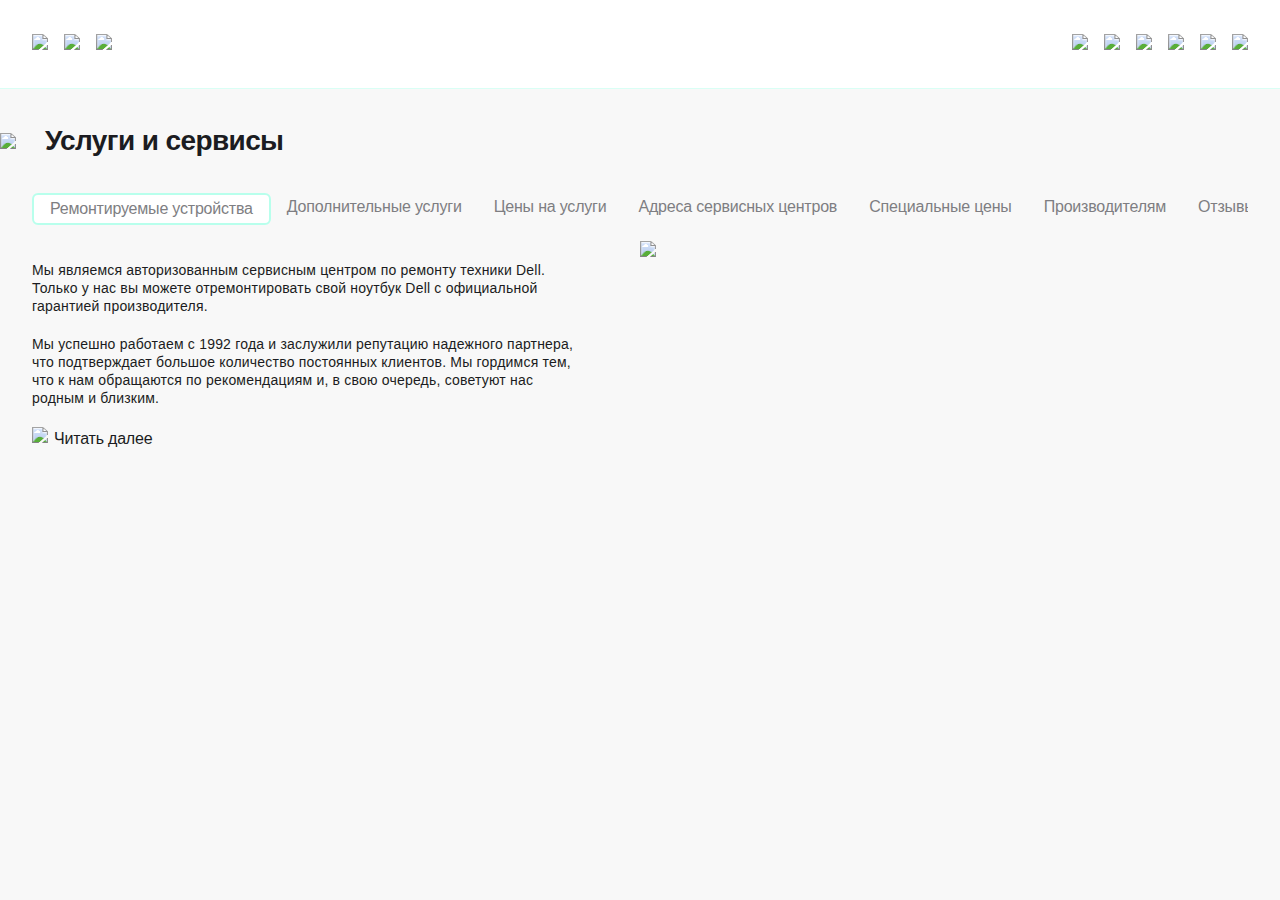
==== index.html @ 82ff4dd4 "Update index.html" ====
<!DOCTYPE html>
<html lang="ru">
  <head>
    <meta charset="UTF-8" />
    <meta http-equiv="X-UA-Compatible" content="IE=edge" />
    <meta name="viewport" content="width=device-width, initial-scale=1">
    <meta name="description" content="Сервисный центр по ремонту ноутбуков DELL">
    <meta content="ремонт ноутбуков, сервисный центр Dell, Dell" />
    <link href="style.css" rel="stylesheet"/>
    <title>CPS-сервисный центр Dell</title>
  </head>
<body>      
<header class="header">
<div class="container">
   
   <div class="header__container">
      

         <div class="header__item">
            <a href="#" class="header__link ">
               <img class="header__icon" src="./img/burger.svg" >
            </a>
         </div>

         <div class="header__item header__item-decor"><img src="./img/divider.svg"></div>

         <div class="header__item">
            <a href="#" class="header__link">
               <img src="./img/Group.svg">
            </a>
         </div>
   
          <div class="header__item">
            <a href="#" class="header__link">
               <img class="header__icon" src="./img/call.svg" >
            </a>
         </div>

         <div class="header__item">
            <a href="#" class="header__link">
               <img class="header__icon" src="./img/chat.svg">
            </a>
         </div>

         <div class="header__item">
            <a href="#" class="header__link">
               <img class="header__icon" src="./img/profile.svg">
            </a>
         </div>

         <div class="header__item header__item-decor"><img src="./img/divider.svg"></div>

         <div class="header__item">
            <a href="#" class="header__link">
               <img class="header__icon" src="./img/repair.svg">
            </a>
         </div>

         
         <div class="header__item">
            <a href="#" class="header__link">
               <img class="header__icon" src="./img/checkstatus.svg">
            </a> 
      </div>

   
   
   </div>

   <div class="header__bottom-border"></div>
</div>
</header>
<main> 
 <section class="content">
      <div class="content__title-container">

      <div class="content__title">
           <img class="content__title-img" src="./img/highlight.svg"></img>
           <span class="content__title-text"><h1>Услуги и сервисы</h1></span>            </div>
      </div>

       
      <div class="content__nav-container">       
            <ul class="content__nav content__nav-style content__nav-scroll">                 
                     <li class="content-nav__elem content-nav__elem--active"><a href="#" class="content-nav__link"><div>Ремонтируемые устройства</div></a></li>
                     <li class="content-nav__elem"><a href="#" class="content-nav__link">Дополнительные услуги</a></li>
                     <li class="content-nav__elem"><a href="#" class="content-nav__link">Цены на услуги</a></li>
                     <li class="content-nav__elem"><a href="#" class="content-nav__link">Адреса сервисных центров</a></li>
                     <li class="content-nav__elem"><a href="#" class="content-nav__link">Специальные цены</a></li>
                     <li class="content-nav__elem"><a href="#" class="content-nav__link">Производителям</a></li>
                     <li class="content-nav__elem"><a href="#" class="content-nav__link">Отзывы</a></li>                
            </ul>
      
   </div>
                  
      <div class="content__info">  
            <div class="content__txt-container content__txt-style">
               <p>Мы являемся авторизованным сервисным центром по ремонту техники Dell. 
                  Только у нас вы можете отремонтировать свой ноутбук Dell с официальной гарантией производителя.
               </p><p>Мы успешно работаем с 1992 года и заслужили репутацию надежного партнера, 
                  что подтверждает большое количество постоянных клиентов. Мы гордимся тем, что к нам обращаются 
                  по рекомендациям и, в свою очередь, советуют нас родным и близким.</p>
            
                  <div class="sec-about__btn"><button class="content-info__btn content-info__btn-style"><img class="content-info__btn-img" src="img/expand.svg"> Читать далее</button> 
               </div>
               </div>

           <div class="content__img-container">
               <img class="content__img content__img-style" src="./img/_MG_3223.jpg"></img>
           </div>
      </div> 
 </section>



</main> 

</body>
</html>
---- style.css ----
html {
   box-sizing: border-box;
 }
 *, *:before, *:after {
   box-sizing: inherit;
 }

@font-face {
   font-family: 'TT Lakes';
   src: url("fonts/TTLakes-Regular.woff2"), 
   url("fonts/TTLakes-Regular.woff");
   font-weight: 400;
   font-display: swap;
   font-style: normal;
}

@font-face {
   font-family: 'TT Lakes';
   src: url("fonts/TTLakes-Medium.woff2"), 
   url("fonts/TTLakes-Medium.woff");
   font-weight: 500;
   font-display: swap;
   font-style: normal;
}

@font-face {
    font-family: 'TT Lakes';
    src: url("fonts/TTLakes-Bold.woff2"), 
    url("fonts/TTLakes-Bold.woff");
    font-weight: 700;
    font-display: swap;
    font-style: normal;
}

body {
   font-family: "TT Lakes", "Arial", sans-serif; 
   margin: 0px 0px;
   min-width: 320px;
   background-color: #F8F8F8;
   }


/* ХЕДЕР */

.header__container{
   display:flex;
   height:88px;
   align-items:center;
   justify-content:flex-start; 
   background-color: #ffffff; 
  
}

.header__bottom-border{
background-color: #D9FFF5;
width: auto;
height:1px;

}

.header__item{
padding: 0px 8px;
}


/* внешние отступы */

@media (min-width:200px ){
   .header__container{
      padding:0px 8px;
   }
}

@media (min-width:768px ){
   .header__container{
      padding:0px 16px;
   }
}

@media (min-width:1120px ){
   .header__container{
      padding:0px 24px;
   }
}

/* медиа хедер контент */

@media (max-width:320px ){
   .header__container{
   
   }
}

@media (max-width:534px ){
.header__item:nth-child(2),
.header__item:nth-child(4),
.header__item:nth-child(5),
.header__item:nth-child(6){
 display: none;
      }
      .header__item:nth-child(7){
         margin-left: auto;
         }
         .header__item:nth-child(4){
            margin-left: 0;}
}

@media (min-width:535px ){
   .header__item:nth-child(2),
   .header__item:nth-child(4),
   .header__item:nth-child(5),
   .header__item:nth-child(6){
    display:initial;
         }
         .header__item:nth-child(4){
            margin-left: auto;
            }
            .header__item:nth-child(7){
               margin-left: 0;}
   }




/* T I T L E */

   .content__title{
      display:flex;
      align-items:center;
      justify-content:flex-start;
     margin-bottom:32px;
     margin-top:32px;
     height: 40px;
   }

   @media (min-width:200px ){
      .content__title-img{
         padding-right: 13px;
      }
   }
   
   @media (min-width:768px ){
      .content__title-img{
         padding-right: 21px;
      }
   }
   
   @media (min-width:1120px ){
      .content__title-img{
         padding-right:29px;
      }
   }
   


   /* padding:0px 16px;
padding:0px 24px;
padding:0px 32px; */


/* НАВИГАЦИЯ */
.content__nav-container{
margin-bottom: 13px;
}


.content__nav-style{
  margin-block-start:0;
  margin-block-end:0;
   display: flex;   
    padding-inline-start: 0px;  
}

.content-nav__elem{
   flex-shrink: 0;
   list-style: none;  
   padding: 5px 16px;
   font-size: 16px;
   letter-spacing: -0.2px;
   font-weight: 500;
   color: #e4e4e4;
   }

.content-nav__link{
   text-decoration: none;
   color: #7E7E82;
 }

.content-nav__elem--active{
   background-color: white;
   border: 2px solid #B8FFEC;
   border-radius: 6px;
}

.content-nav__link--active{
   text-decoration: none;
   color: #7E7E82;
}

/* СКРОЛЛ НАВИГАЦИЯ */

.content__nav-scroll{
   overflow-x: auto;
}

::-webkit-scrollbar { width: 3px; 
   background-color: #ececec;
   height: 3px;}

::-webkit-scrollbar-thumb{
   background-color: #cecece;
   border-radius: 8px;
   } 


@media (min-width: 320px ){
   .content__nav-scroll::-webkit-scrollbar {
         width: 0;
         height: 0;

   }
   .content__nav-container{
      margin-bottom: 16px;
      }
}
  



@media (min-width:200px ){
   .content__nav-container{
      padding:0 16px;
   }
}

@media (min-width:768px ){
   .content__nav-container{
      padding:0 24px;
   }
}

@media (min-width:1120px ){
   .content__nav-container{
      padding:0 32px;
   }
}



/* CONTENT TEXT */



.content__txt-container{
   display:flex;
   /* flex-wrap:wrap; */
}

.content__txt-style {
display: inline-block;
list-style: none;

font-weight: 400;
font-size: 14px;
line-height: 18px;
letter-spacing: 0.2px;
color: #1B1C21;
}

.content__info{
   display: flex;  
   justify-content:space-between;  
}

.content__txt-container{
   flex-shrink: 1;
   margin-right: 30px;
}

.content__img-container{
   display: flex; 
   min-width:50%; 
   flex-grow: 0;
  
}
.content__img-style{
   min-width:50%;
} 



@media (min-width:200px ){
   .content__txt-container{
      padding:0 16px;
   }
}

@media (min-width:768px ){
  .content__txt-container{
      padding:0 24px;
      
   }
   
}

@media (min-width:1120px ){
   .content__txt-container{
      padding:0 32px;
   }
}

@media (max-width:820px ){
   .content__info{
      flex-wrap:wrap;
      justify-content:center;
    }
   
 }


@media (min-width:821px ){
  
 .content__img-container{
      padding-right: 24px;
    }
 }






/* кнопка Читать далее */

.content-info__btn-style {
   display: flex;
   padding: unset;
   font-family: "TT Lakes", "Arial", sans-serif; 
   font-weight: 500;
   font-size: 16px;
   line-height: 24px;
   letter-spacing: -0.2px;
   color: #1B1C21;
   background-color: #F8F8F8;
   border: none;

}

.content-info__btn-img{
   margin-right:6px ;
   margin-bottom: 17px;
}





h1 {
   font-weight: 700;
   font-size: 28px;
   line-height: 40px;
   letter-spacing: -0.6px;
   color: #1B1C21; 
}



p {
   margin: 20px 0;
   }
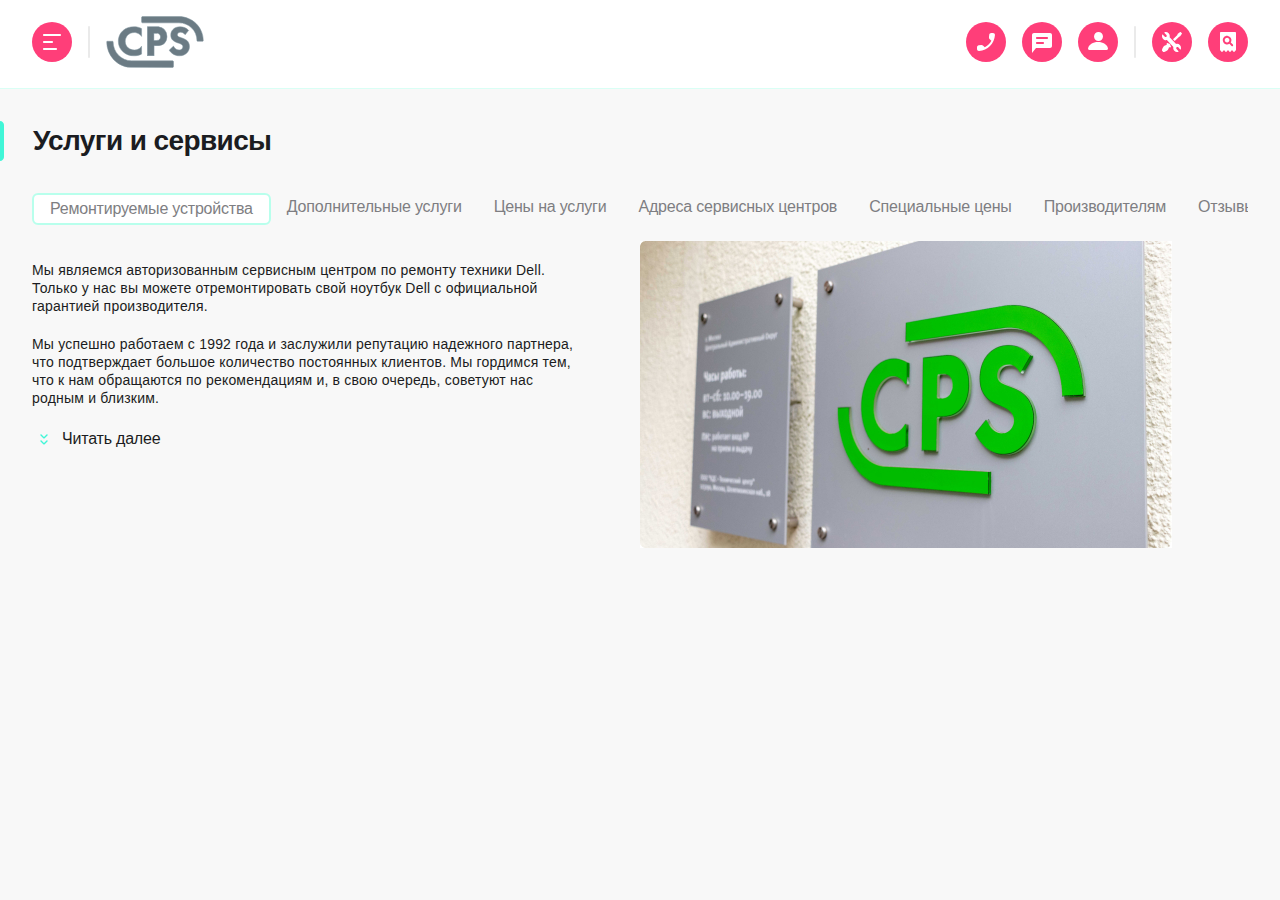
==== commit 4eb1b0e5: "Update index.html" ====
--- a/index.html
+++ b/index.html
@@ -106,7 +106,7 @@
                </div>
 
            <div class="content__img-container">
-               <img class="content__img content__img-style" src="./img/_MG_3223.jpg"></img>
+               <img class="content__img content__img-style" src="img/_MG_3223.jpg"></img>
            </div>
       </div> 
  </section>
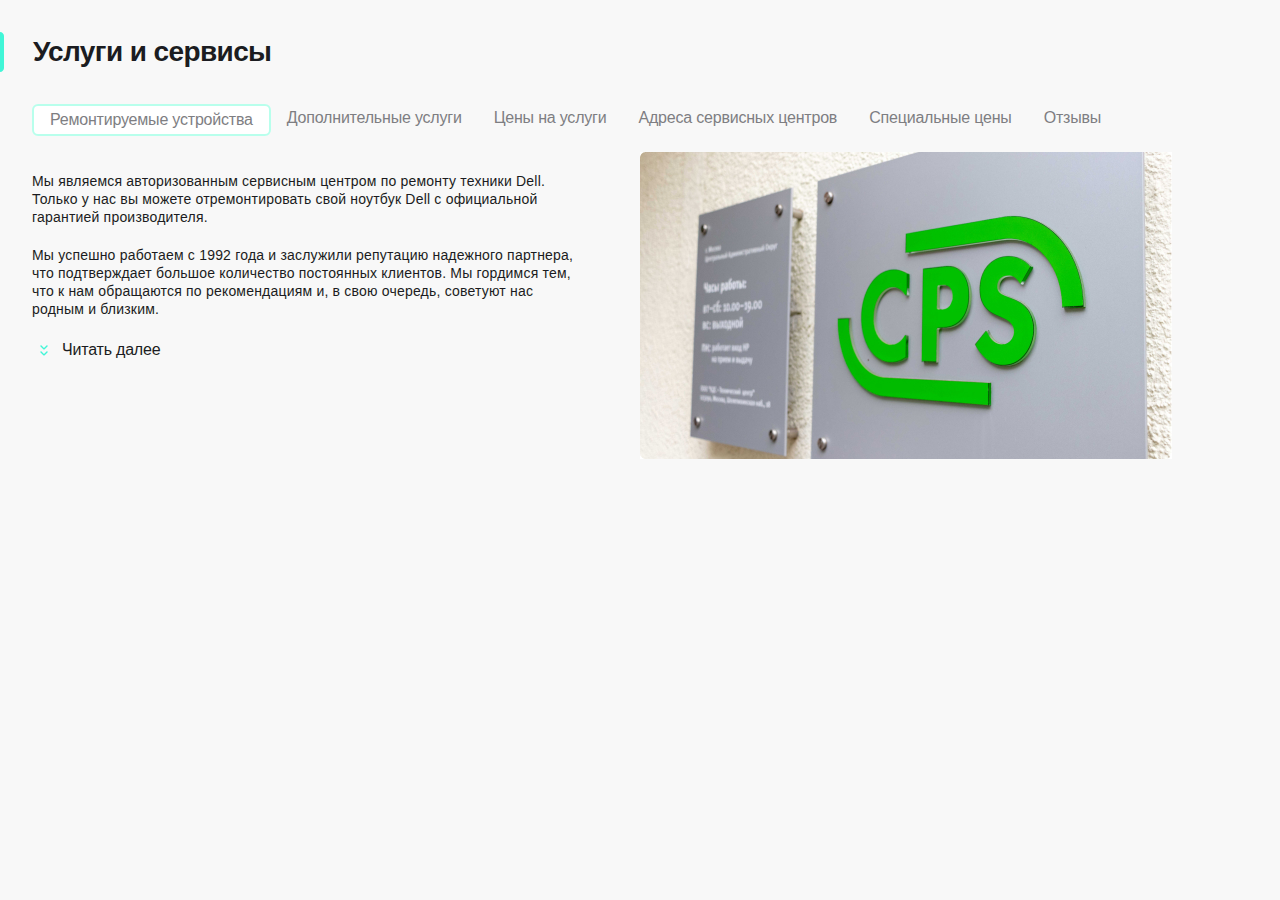
==== commit 79b6b533: "Update index.html" ====
--- a/index.html
+++ b/index.html
@@ -11,110 +11,52 @@
   </head>
 <body>      
 <header class="header">
-<div class="container">
-   
-   <div class="header__container">
-      
-
-         <div class="header__item">
-            <a href="#" class="header__link ">
-               <img class="header__icon" src="./img/burger.svg" >
-            </a>
+</header>
+<main> 
+      <section class="content">
+         <div class="content__title-container">
+            <div class="content__title">
+               <img class="content__title-img" src="./img/highlight.svg"></img>
+               <span class="content__title-text">
+                  <h1>Услуги и сервисы</h1>
+               </span>
+            </div>
          </div>
 
-         <div class="header__item header__item-decor"><img src="./img/divider.svg"></div>
+         <div class="content__nav-container">
+            <ul class="content__nav content__nav-style content__nav-scroll">
+               <li class="content-nav__elem content-nav__elem--active"><a href="#" class="content-nav__link">
+                     <div>Ремонтируемые устройства</div>
+                  </a></li>
+               <li class="content-nav__elem"><a href="#" class="content-nav__link">Дополнительные услуги</a></li>
+               <li class="content-nav__elem"><a href="#" class="content-nav__link">Цены на услуги</a></li>
+               <li class="content-nav__elem"><a href="#" class="content-nav__link">Адреса сервисных центров</a></li>
+               <li class="content-nav__elem"><a href="#" class="content-nav__link">Специальные цены</a></li>
+               <li class="content-nav__elem"><a href="#" class="content-nav__link">Отзывы</a></li>
+            </ul>
+         </div>
+  
+         <div class="content__info">
+            <div class="content__txt-container content__txt-style">
+               <p>Мы являемся авторизованным сервисным центром по ремонту техники Dell.
+                  Только у нас вы можете отремонтировать свой ноутбук Dell с официальной гарантией производителя.
+               </p>
+               <p>Мы успешно работаем с 1992 года и заслужили репутацию надежного партнера,
+                  что подтверждает большое количество постоянных клиентов. Мы гордимся тем, что к нам обращаются
+                  по рекомендациям и, в свою очередь, советуют нас родным и близким.</p>
 
-         <div class="header__item">
-            <a href="#" class="header__link">
-               <img src="./img/Group.svg">
-            </a>
+               <div class="sec-about__btn" id="#"><button class="content-info__btn content-info__btn-style"><img
+                        class="content-info__btn-img" src="img/expand.svg"> Читать далее</button>
+               </div>
+            </div>
+           
+            <div class="content__img-container">
+               <img class="content__img content__img-style" src="img/bg.jpg"></img>
+            </div>
+  
          </div>
-   
-          <div class="header__item">
-            <a href="#" class="header__link">
-               <img class="header__icon" src="./img/call.svg" >
-            </a>
-         </div>
-
-         <div class="header__item">
-            <a href="#" class="header__link">
-               <img class="header__icon" src="./img/chat.svg">
-            </a>
-         </div>
-
-         <div class="header__item">
-            <a href="#" class="header__link">
-               <img class="header__icon" src="./img/profile.svg">
-            </a>
-         </div>
-
-         <div class="header__item header__item-decor"><img src="./img/divider.svg"></div>
-
-         <div class="header__item">
-            <a href="#" class="header__link">
-               <img class="header__icon" src="./img/repair.svg">
-            </a>
-         </div>
-
-         
-         <div class="header__item">
-            <a href="#" class="header__link">
-               <img class="header__icon" src="./img/checkstatus.svg">
-            </a> 
-      </div>
-
-   
-   
-   </div>
-
-   <div class="header__bottom-border"></div>
-</div>
-</header>
-<main> 
- <section class="content">
-      <div class="content__title-container">
-
-      <div class="content__title">
-           <img class="content__title-img" src="./img/highlight.svg"></img>
-           <span class="content__title-text"><h1>Услуги и сервисы</h1></span>            </div>
-      </div>
-
-       
-      <div class="content__nav-container">       
-            <ul class="content__nav content__nav-style content__nav-scroll">                 
-                     <li class="content-nav__elem content-nav__elem--active"><a href="#" class="content-nav__link"><div>Ремонтируемые устройства</div></a></li>
-                     <li class="content-nav__elem"><a href="#" class="content-nav__link">Дополнительные услуги</a></li>
-                     <li class="content-nav__elem"><a href="#" class="content-nav__link">Цены на услуги</a></li>
-                     <li class="content-nav__elem"><a href="#" class="content-nav__link">Адреса сервисных центров</a></li>
-                     <li class="content-nav__elem"><a href="#" class="content-nav__link">Специальные цены</a></li>
-                     <li class="content-nav__elem"><a href="#" class="content-nav__link">Производителям</a></li>
-                     <li class="content-nav__elem"><a href="#" class="content-nav__link">Отзывы</a></li>                
-            </ul>
-      
-   </div>
-                  
-      <div class="content__info">  
-            <div class="content__txt-container content__txt-style">
-               <p>Мы являемся авторизованным сервисным центром по ремонту техники Dell. 
-                  Только у нас вы можете отремонтировать свой ноутбук Dell с официальной гарантией производителя.
-               </p><p>Мы успешно работаем с 1992 года и заслужили репутацию надежного партнера, 
-                  что подтверждает большое количество постоянных клиентов. Мы гордимся тем, что к нам обращаются 
-                  по рекомендациям и, в свою очередь, советуют нас родным и близким.</p>
-            
-                  <div class="sec-about__btn"><button class="content-info__btn content-info__btn-style"><img class="content-info__btn-img" src="img/expand.svg"> Читать далее</button> 
-               </div>
-               </div>
-
-           <div class="content__img-container">
-               <img class="content__img content__img-style" src="img/_MG_3223.jpg"></img>
-           </div>
-      </div> 
- </section>
-
-
-
-</main> 
-
+      </section>
+   </main>
 </body>
 </html>
 
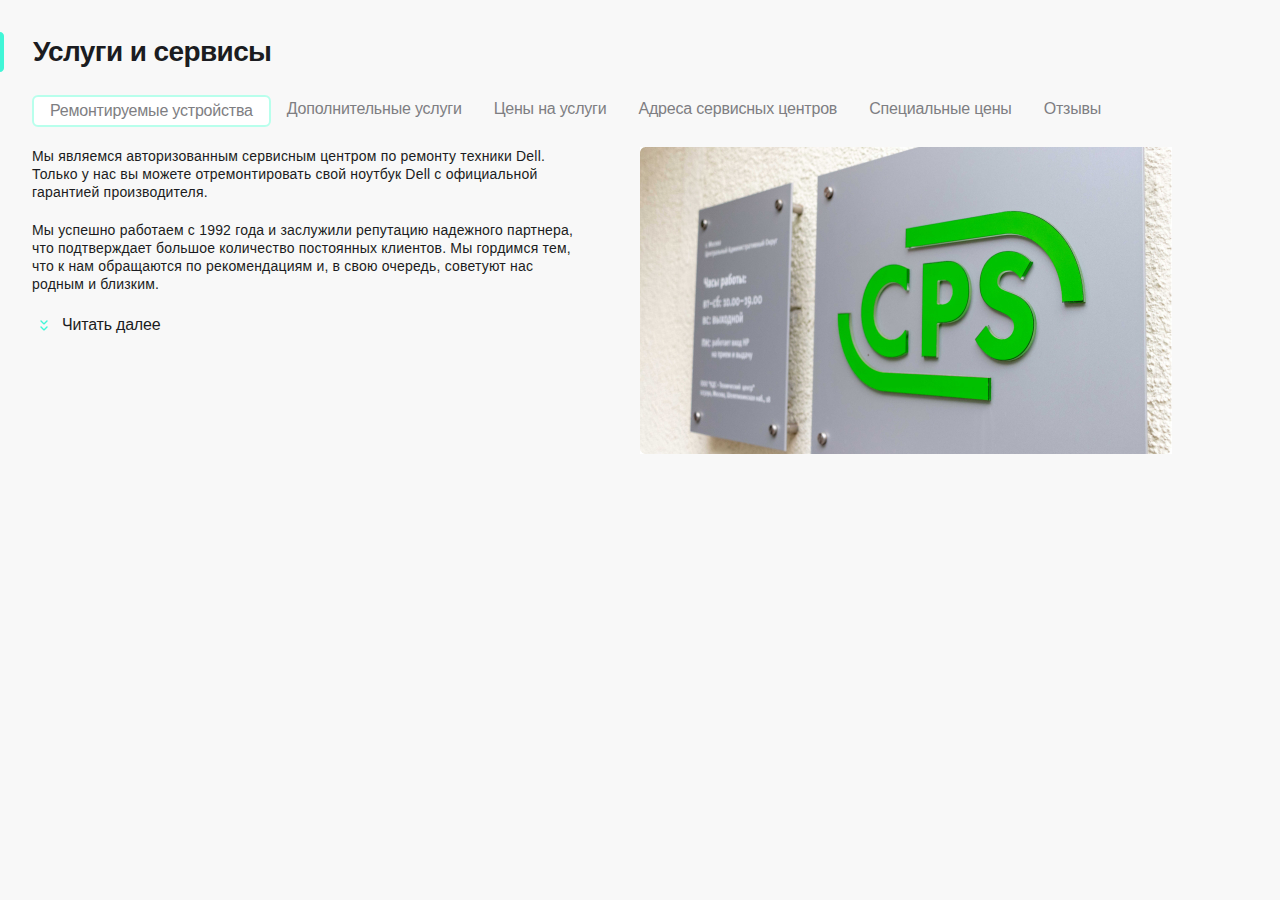
==== commit 765ac67c: "Update index.html" ====
--- a/index.html
+++ b/index.html
@@ -31,7 +31,7 @@
                <li class="content-nav__elem"><a href="#" class="content-nav__link">Дополнительные услуги</a></li>
                <li class="content-nav__elem"><a href="#" class="content-nav__link">Цены на услуги</a></li>
                <li class="content-nav__elem"><a href="#" class="content-nav__link">Адреса сервисных центров</a></li>
-               <li class="content-nav__elem"><a href="#" class="content-nav__link">Специальные цены</a></li>
+               <li class="content-nav__elem"><a href="#" class="content-nav__link">Специальные цены</a></li> 
                <li class="content-nav__elem"><a href="#" class="content-nav__link">Отзывы</a></li>
             </ul>
          </div>
--- a/style.css
+++ b/style.css
@@ -1,330 +1,310 @@
 html {
-   box-sizing: border-box;
- }
- *, *:before, *:after {
-   box-sizing: inherit;
- }
+  box-sizing: border-box;
+}
+*,
+*:before,
+*:after {
+  box-sizing: inherit;
+}
 
 @font-face {
-   font-family: 'TT Lakes';
-   src: url("fonts/TTLakes-Regular.woff2"), 
-   url("fonts/TTLakes-Regular.woff");
-   font-weight: 400;
-   font-display: swap;
-   font-style: normal;
+  font-family: "TT Lakes";
+  src: url("fonts/TTLakes-Regular.woff2"), url("fonts/TTLakes-Regular.woff");
+  font-weight: 400;
+  font-display: swap;
+  font-style: normal;
 }
 
 @font-face {
-   font-family: 'TT Lakes';
-   src: url("fonts/TTLakes-Medium.woff2"), 
-   url("fonts/TTLakes-Medium.woff");
-   font-weight: 500;
-   font-display: swap;
-   font-style: normal;
+  font-family: "TT Lakes";
+  src: url("fonts/TTLakes-Medium.woff2"), url("fonts/TTLakes-Medium.woff");
+  font-weight: 500;
+  font-display: swap;
+  font-style: normal;
 }
 
 @font-face {
-    font-family: 'TT Lakes';
-    src: url("fonts/TTLakes-Bold.woff2"), 
-    url("fonts/TTLakes-Bold.woff");
-    font-weight: 700;
-    font-display: swap;
-    font-style: normal;
+  font-family: "TT Lakes";
+  src: url("fonts/TTLakes-Bold.woff2"), url("fonts/TTLakes-Bold.woff");
+  font-weight: 700;
+  font-display: swap;
+  font-style: normal;
 }
 
 body {
-   font-family: "TT Lakes", "Arial", sans-serif; 
-   margin: 0px 0px;
-   min-width: 320px;
-   background-color: #F8F8F8;
-   }
-
+  font-family: "TT Lakes", "Arial", sans-serif;
+  margin: 0px 0px;
+  min-width: 320px;
+  background-color: #f8f8f8;
+}
 
 /* ХЕДЕР */
 
-.header__container{
-   display:flex;
-   height:88px;
-   align-items:center;
-   justify-content:flex-start; 
-   background-color: #ffffff; 
-  
-}
-
-.header__bottom-border{
-background-color: #D9FFF5;
-width: auto;
-height:1px;
-
-}
-
-.header__item{
-padding: 0px 8px;
-}
-
+.header__container {
+  display: flex;
+  height: 88px;
+  align-items: center;
+  justify-content: flex-start;
+  background-color: #ffffff;
+}
+
+.header__bottom-border {
+  background-color: #d9fff5;
+  width: auto;
+  height: 1px;
+}
+
+.header__item {
+  padding: 0px 8px;
+}
 
 /* внешние отступы */
 
-@media (min-width:200px ){
-   .header__container{
-      padding:0px 8px;
-   }
-}
-
-@media (min-width:768px ){
-   .header__container{
-      padding:0px 16px;
-   }
-}
-
-@media (min-width:1120px ){
-   .header__container{
-      padding:0px 24px;
-   }
+@media (min-width: 200px) {
+  .header__container {
+    padding: 0px 8px;
+  }
+}
+
+@media (min-width: 768px) {
+  .header__container {
+    padding: 0px 16px;
+  }
+}
+
+@media (min-width: 1120px) {
+  .header__container {
+    padding: 0px 24px;
+  }
 }
 
 /* медиа хедер контент */
 
-@media (max-width:320px ){
-   .header__container{
-   
-   }
-}
-
-@media (max-width:534px ){
-.header__item:nth-child(2),
-.header__item:nth-child(4),
-.header__item:nth-child(5),
-.header__item:nth-child(6){
- display: none;
-      }
-      .header__item:nth-child(7){
-         margin-left: auto;
-         }
-         .header__item:nth-child(4){
-            margin-left: 0;}
-}
-
-@media (min-width:535px ){
-   .header__item:nth-child(2),
-   .header__item:nth-child(4),
-   .header__item:nth-child(5),
-   .header__item:nth-child(6){
-    display:initial;
-         }
-         .header__item:nth-child(4){
-            margin-left: auto;
-            }
-            .header__item:nth-child(7){
-               margin-left: 0;}
-   }
-
-
-
+@media (max-width: 320px) {
+  .header__container {
+  }
+}
+
+@media (max-width: 534px) {
+  .header__item:nth-child(2),
+  .header__item:nth-child(4),
+  .header__item:nth-child(5),
+  .header__item:nth-child(6) {
+    display: none;
+  }
+  .header__item:nth-child(7) {
+    margin-left: auto;
+  }
+  .header__item:nth-child(4) {
+    margin-left: 0;
+  }
+}
+
+@media (min-width: 535px) {
+  .header__item:nth-child(2),
+  .header__item:nth-child(4),
+  .header__item:nth-child(5),
+  .header__item:nth-child(6) {
+    display: initial;
+  }
+  .header__item:nth-child(4) {
+    margin-left: auto;
+  }
+  .header__item:nth-child(7) {
+    margin-left: 0;
+  }
+}
 
 /* T I T L E */
 
-   .content__title{
-      display:flex;
-      align-items:center;
-      justify-content:flex-start;
-     margin-bottom:32px;
-     margin-top:32px;
-     height: 40px;
-   }
-
-   @media (min-width:200px ){
-      .content__title-img{
-         padding-right: 13px;
-      }
-   }
-   
-   @media (min-width:768px ){
-      .content__title-img{
-         padding-right: 21px;
-      }
-   }
-   
-   @media (min-width:1120px ){
-      .content__title-img{
-         padding-right:29px;
-      }
-   }
-   
-
-
-   /* padding:0px 16px;
+.content__title {
+  display: flex;
+  align-items: center;
+  justify-content: flex-start;
+  margin-top: 32px;
+  height: 40px;
+}
+
+@media (min-width: 200px) {
+  .content__title-img {
+    padding-right: 13px;
+  }
+}
+
+@media (min-width: 768px) {
+  .content__title-img {
+    padding-right: 21px;
+  }
+}
+
+@media (min-width: 1120px) {
+  .content__title-img {
+    padding-right: 29px;
+  }
+}
+
+/* padding:0px 16px;
 padding:0px 24px;
 padding:0px 32px; */
 
-
 /* НАВИГАЦИЯ */
-.content__nav-container{
-margin-bottom: 13px;
-}
-
-
-.content__nav-style{
-  margin-block-start:0;
-  margin-block-end:0;
-   display: flex;   
-    padding-inline-start: 0px;  
-}
-
-.content-nav__elem{
-   flex-shrink: 0;
-   list-style: none;  
-   padding: 5px 16px;
-   font-size: 16px;
-   letter-spacing: -0.2px;
-   font-weight: 500;
-   color: #e4e4e4;
-   }
-
-.content-nav__link{
-   text-decoration: none;
-   color: #7E7E82;
- }
-
-.content-nav__elem--active{
-   background-color: white;
-   border: 2px solid #B8FFEC;
-   border-radius: 6px;
-}
-
-.content-nav__link--active{
-   text-decoration: none;
-   color: #7E7E82;
+.content__nav-container {
+  margin-top: 13px;
+}
+
+.content__nav-style {
+  margin-block-start: 0;
+  margin-block-end: 0;
+  display: flex;
+  padding-inline-start: 0px;
+}
+
+
+.content-nav__elem {
+  flex-shrink: 0;
+  list-style: none;
+  padding: 5px 16px;
+  margin-top: 10px;
+  font-size: 16px;
+  letter-spacing: -0.2px;
+  font-weight: 500;
+  color: #e4e4e4;
+}
+
+.content-nav__link {
+  text-decoration: none;
+  color: #7e7e82;
+}
+
+.content-nav__elem--active {
+  background-color: white;
+  border: 2px solid #b8ffec;
+  border-radius: 6px;
+}
+
+.content-nav__link--active {
+  text-decoration: none;
+  color: #7e7e82;
 }
 
 /* СКРОЛЛ НАВИГАЦИЯ */
 
-.content__nav-scroll{
-   overflow-x: auto;
-}
-
-::-webkit-scrollbar { width: 3px; 
-   background-color: #ececec;
-   height: 3px;}
-
-::-webkit-scrollbar-thumb{
-   background-color: #cecece;
-   border-radius: 8px;
-   } 
-
-
-@media (min-width: 320px ){
-   .content__nav-scroll::-webkit-scrollbar {
-         width: 0;
-         height: 0;
-
-   }
-   .content__nav-container{
-      margin-bottom: 16px;
-      }
-}
-  
-
-
-
-@media (min-width:200px ){
-   .content__nav-container{
-      padding:0 16px;
-   }
-}
-
-@media (min-width:768px ){
-   .content__nav-container{
-      padding:0 24px;
-   }
-}
-
-@media (min-width:1120px ){
-   .content__nav-container{
-      padding:0 32px;
-   }
-}
-
-
-
+.content__nav-scroll {
+  overflow-x: auto;
+}
+
+::-webkit-scrollbar {
+  width: 3px;
+  background-color: #ececec;
+  height: 3px;
+}
+
+::-webkit-scrollbar-thumb {
+  background-color: #cecece;
+  border-radius: 8px;
+}
+
+@media (min-width: 350px) {
+  .content__nav-scroll::-webkit-scrollbar {
+    width: 0;
+    height: 0;
+  }
+}
+
+@media (min-width: 200px) {
+  .content__nav-container {
+    padding: 0px 16px;
+  }
+}
+
+@media (min-width: 768px) {
+  .content__nav-container {
+    padding: 0px 24px;
+  }
+}
+
+@media (min-width: 1120px) {
+  .content__nav-container {
+    padding: 0px 32px;
+  }
+}
+
+
+@media (min-width: 1072px) {
+.content__nav-style {
+  flex-wrap: wrap;
+  }
+}
 /* CONTENT TEXT */
 
-
-
-.content__txt-container{
-   display:flex;
-   /* flex-wrap:wrap; */
+.content__txt-container {
+  display: flex;
+  /* flex-wrap:wrap; */
 }
 
 .content__txt-style {
-display: inline-block;
-list-style: none;
-
-font-weight: 400;
-font-size: 14px;
-line-height: 18px;
-letter-spacing: 0.2px;
-color: #1B1C21;
-}
-
-.content__info{
-   display: flex;  
-   justify-content:space-between;  
-}
-
-.content__txt-container{
-   flex-shrink: 1;
-   margin-right: 30px;
-}
-
-.content__img-container{
-   display: flex; 
-   min-width:50%; 
-   flex-grow: 0;
-  
-}
-.content__img-style{
-   min-width:50%;
-} 
-
-
-
-@media (min-width:200px ){
-   .content__txt-container{
-      padding:0 16px;
-   }
-}
-
-@media (min-width:768px ){
-  .content__txt-container{
-      padding:0 24px;
-      
-   }
-   
-}
-
-@media (min-width:1120px ){
-   .content__txt-container{
-      padding:0 32px;
-   }
-}
-
-@media (max-width:820px ){
-   .content__info{
-      flex-wrap:wrap;
-      justify-content:center;
-    }
-   
- }
-
-
-@media (min-width:821px ){
-  
- .content__img-container{
-      padding-right: 24px;
-    }
- }
-
+  display: inline-block;
+  list-style: none;
+
+  font-weight: 400;
+  font-size: 14px;
+  line-height: 18px;
+  letter-spacing: 0.2px;
+  color: #1b1c21;
+}
+
+.content__info {
+  display: flex;
+  justify-content: space-between;
+}
+
+.content__txt-container {
+  flex-shrink: 1;
+  margin-right: 30px;
+}
+
+.content__img-container {
+  margin-top: 20px;
+  display: flex;
+  min-width: 50%;
+  flex-grow: 0;
+}
+.content__img-style {
+  min-width: 30%;
+  /* max-width: 100%; */
+  /* object-fit: cover; */
+}
+
+@media (min-width: 200px) {
+  .content__txt-container {
+    padding: 0 16px;
+  }
+}
+
+@media (min-width: 768px) {
+  .content__txt-container {
+    padding: 0 24px;
+  }
+}
+
+@media (min-width: 1120px) {
+  .content__txt-container {
+    padding: 0 32px;
+  }
+}
+
+@media (max-width: 950px) {
+  .content__info {
+    flex-wrap: wrap;
+    justify-content: center;
+  }
+}
+
+@media (min-width: 821px) {
+  .content__img-container {
+    padding-right: 24px;
+  }
+}
 
 
 
@@ -333,42 +313,31 @@
 /* кнопка Читать далее */
 
 .content-info__btn-style {
-   display: flex;
-   padding: unset;
-   font-family: "TT Lakes", "Arial", sans-serif; 
-   font-weight: 500;
-   font-size: 16px;
-   line-height: 24px;
-   letter-spacing: -0.2px;
-   color: #1B1C21;
-   background-color: #F8F8F8;
-   border: none;
-
-}
-
-.content-info__btn-img{
-   margin-right:6px ;
-   margin-bottom: 17px;
-}
-
-
-
-
+  display: flex;
+  padding: unset;
+  font-family: "TT Lakes", "Arial", sans-serif;
+  font-weight: 500;
+  font-size: 16px;
+  line-height: 24px;
+  letter-spacing: -0.2px;
+  color: #1b1c21;
+  background-color: #f8f8f8;
+  border: none;
+}
+
+.content-info__btn-img {
+  margin-right: 6px;
+}
 
 h1 {
-   font-weight: 700;
-   font-size: 28px;
-   line-height: 40px;
-   letter-spacing: -0.6px;
-   color: #1B1C21; 
-}
-
-
+  font-weight: 700;
+  font-size: 28px;
+  line-height: 40px;
+  letter-spacing: -0.6px;
+  color: #1b1c21;
+}
 
 p {
-   margin: 20px 0;
-   }
-
-
-
-
+  margin: 20px 0;
+}
+
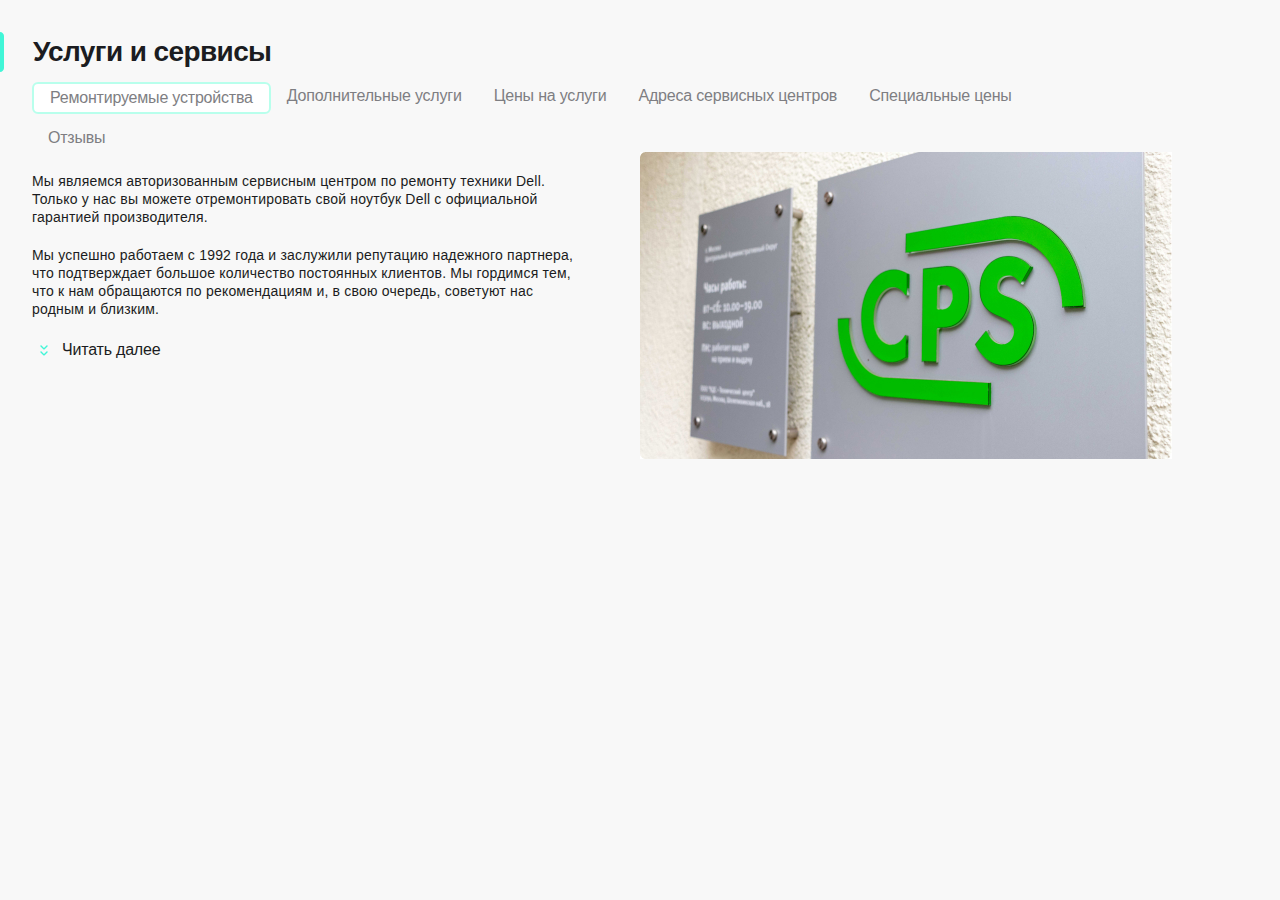
==== commit e9e47170: "Update index.html" ====
--- a/index.html
+++ b/index.html
@@ -1,18 +1,18 @@
 <!DOCTYPE html>
 <html lang="ru">
-  <head>
-    <meta charset="UTF-8" />
-    <meta http-equiv="X-UA-Compatible" content="IE=edge" />
-    <meta name="viewport" content="width=device-width, initial-scale=1">
-    <meta name="description" content="Сервисный центр по ремонту ноутбуков DELL">
-    <meta content="ремонт ноутбуков, сервисный центр Dell, Dell" />
-    <link href="style.css" rel="stylesheet"/>
-    <title>CPS-сервисный центр Dell</title>
-  </head>
-<body>      
-<header class="header">
-</header>
-<main> 
+
+<head>
+   <meta charset="UTF-8" />
+   <meta http-equiv="X-UA-Compatible" content="IE=edge" />
+   <meta name="viewport" content="width=device-width, initial-scale=1">
+   <meta name="description" content="Сервисный центр по ремонту ноутбуков DELL">
+   <meta content="ремонт ноутбуков, сервисный центр Dell, Dell" />
+   <link href="style.css" rel="stylesheet" />
+   <title>CPS-сервисный центр Dell</title>
+</head>
+
+<body>
+   <main>
       <section class="content">
          <div class="content__title-container">
             <div class="content__title">
@@ -23,19 +23,16 @@
             </div>
          </div>
 
-         <div class="content__nav-container">
-            <ul class="content__nav content__nav-style content__nav-scroll">
-               <li class="content-nav__elem content-nav__elem--active"><a href="#" class="content-nav__link">
-                     <div>Ремонтируемые устройства</div>
-                  </a></li>
-               <li class="content-nav__elem"><a href="#" class="content-nav__link">Дополнительные услуги</a></li>
-               <li class="content-nav__elem"><a href="#" class="content-nav__link">Цены на услуги</a></li>
-               <li class="content-nav__elem"><a href="#" class="content-nav__link">Адреса сервисных центров</a></li>
-               <li class="content-nav__elem"><a href="#" class="content-nav__link">Специальные цены</a></li> 
-               <li class="content-nav__elem"><a href="#" class="content-nav__link">Отзывы</a></li>
-            </ul>
+         <div class="content__nav content__nav-container content__nav-scroll">
+            <a class="content-nav__link content-nav__link-style content-nav__link--active" href="#">Ремонтируемые
+               устройства</a>
+            <a class="content-nav__link content-nav__link-style" href="#">Дополнительные услуги</a>
+            <a class="content-nav__link content-nav__link-style" href="#">Цены на услуги</a>
+            <a class="content-nav__link content-nav__link-style" href="#">Адреса сервисных центров</a>
+            <a class="content-nav__link content-nav__link-style" href="#">Специальные цены</a>
+            <a class="content-nav__link content-nav__link-style" href="#">Отзывы</a>
          </div>
-  
+
          <div class="content__info">
             <div class="content__txt-container content__txt-style">
                <p>Мы являемся авторизованным сервисным центром по ремонту техники Dell.
@@ -49,15 +46,13 @@
                         class="content-info__btn-img" src="img/expand.svg"> Читать далее</button>
                </div>
             </div>
-           
+
             <div class="content__img-container">
                <img class="content__img content__img-style" src="img/bg.jpg"></img>
             </div>
-  
          </div>
       </section>
+  
    </main>
 </body>
 </html>
-
-
--- a/style.css
+++ b/style.css
@@ -117,6 +117,14 @@
 
 /* T I T L E */
 
+h1 {
+  font-weight: 700;
+  font-size: 28px;
+  line-height: 40px;
+  letter-spacing: -0.6px;
+  color: #1b1c21;
+}
+
 .content__title {
   display: flex;
   align-items: center;
@@ -143,48 +151,57 @@
   }
 }
 
-/* padding:0px 16px;
-padding:0px 24px;
-padding:0px 32px; */
-
 /* НАВИГАЦИЯ */
+
 .content__nav-container {
   margin-top: 13px;
-}
-
-.content__nav-style {
   margin-block-start: 0;
   margin-block-end: 0;
   display: flex;
   padding-inline-start: 0px;
 }
 
-
-.content-nav__elem {
+.content-nav__link-style {
+  padding: 5px 16px;
+  margin-top: 10px;
   flex-shrink: 0;
   list-style: none;
-  padding: 5px 16px;
-  margin-top: 10px;
   font-size: 16px;
   letter-spacing: -0.2px;
   font-weight: 500;
-  color: #e4e4e4;
-}
-
-.content-nav__link {
   text-decoration: none;
   color: #7e7e82;
 }
 
-.content-nav__elem--active {
+.content-nav__link--active {
   background-color: white;
   border: 2px solid #b8ffec;
   border-radius: 6px;
 }
 
-.content-nav__link--active {
-  text-decoration: none;
-  color: #7e7e82;
+@media (min-width: 200px) {
+  .content__nav-container {
+    padding: 0px 16px;
+  }
+}
+
+@media (min-width: 768px) {
+  .content__nav-container {
+    padding: 0px 24px;
+  }
+}
+
+@media (min-width: 1120px) {
+  .content__nav-container {
+    padding: 0px 32px;
+  }
+}
+
+@media (min-width: 351px) {
+  .content__nav-container {
+    width: 1100px;
+    flex-wrap: wrap;
+  }
 }
 
 /* СКРОЛЛ НАВИГАЦИЯ */
@@ -211,41 +228,15 @@
   }
 }
 
-@media (min-width: 200px) {
-  .content__nav-container {
-    padding: 0px 16px;
-  }
-}
-
-@media (min-width: 768px) {
-  .content__nav-container {
-    padding: 0px 24px;
-  }
-}
-
-@media (min-width: 1120px) {
-  .content__nav-container {
-    padding: 0px 32px;
-  }
-}
-
-
-@media (min-width: 1072px) {
-.content__nav-style {
-  flex-wrap: wrap;
-  }
-}
 /* CONTENT TEXT */
 
 .content__txt-container {
   display: flex;
-  /* flex-wrap:wrap; */
 }
 
 .content__txt-style {
   display: inline-block;
   list-style: none;
-
   font-weight: 400;
   font-size: 14px;
   line-height: 18px;
@@ -253,6 +244,10 @@
   color: #1b1c21;
 }
 
+p {
+  margin: 20px 0;
+}
+
 .content__info {
   display: flex;
   justify-content: space-between;
@@ -263,16 +258,22 @@
   margin-right: 30px;
 }
 
+/* content__img */
+
 .content__img-container {
-  margin-top: 20px;
   display: flex;
   min-width: 50%;
   flex-grow: 0;
 }
+
+@media (max-width: 950px) {
+  .content__img-container {
+    margin-top: 20px;
+  }
+}
+
 .content__img-style {
   min-width: 30%;
-  /* max-width: 100%; */
-  /* object-fit: cover; */
 }
 
 @media (min-width: 200px) {
@@ -305,10 +306,6 @@
     padding-right: 24px;
   }
 }
-
-
-
-
 
 /* кнопка Читать далее */
 
@@ -328,16 +325,3 @@
 .content-info__btn-img {
   margin-right: 6px;
 }
-
-h1 {
-  font-weight: 700;
-  font-size: 28px;
-  line-height: 40px;
-  letter-spacing: -0.6px;
-  color: #1b1c21;
-}
-
-p {
-  margin: 20px 0;
-}
-
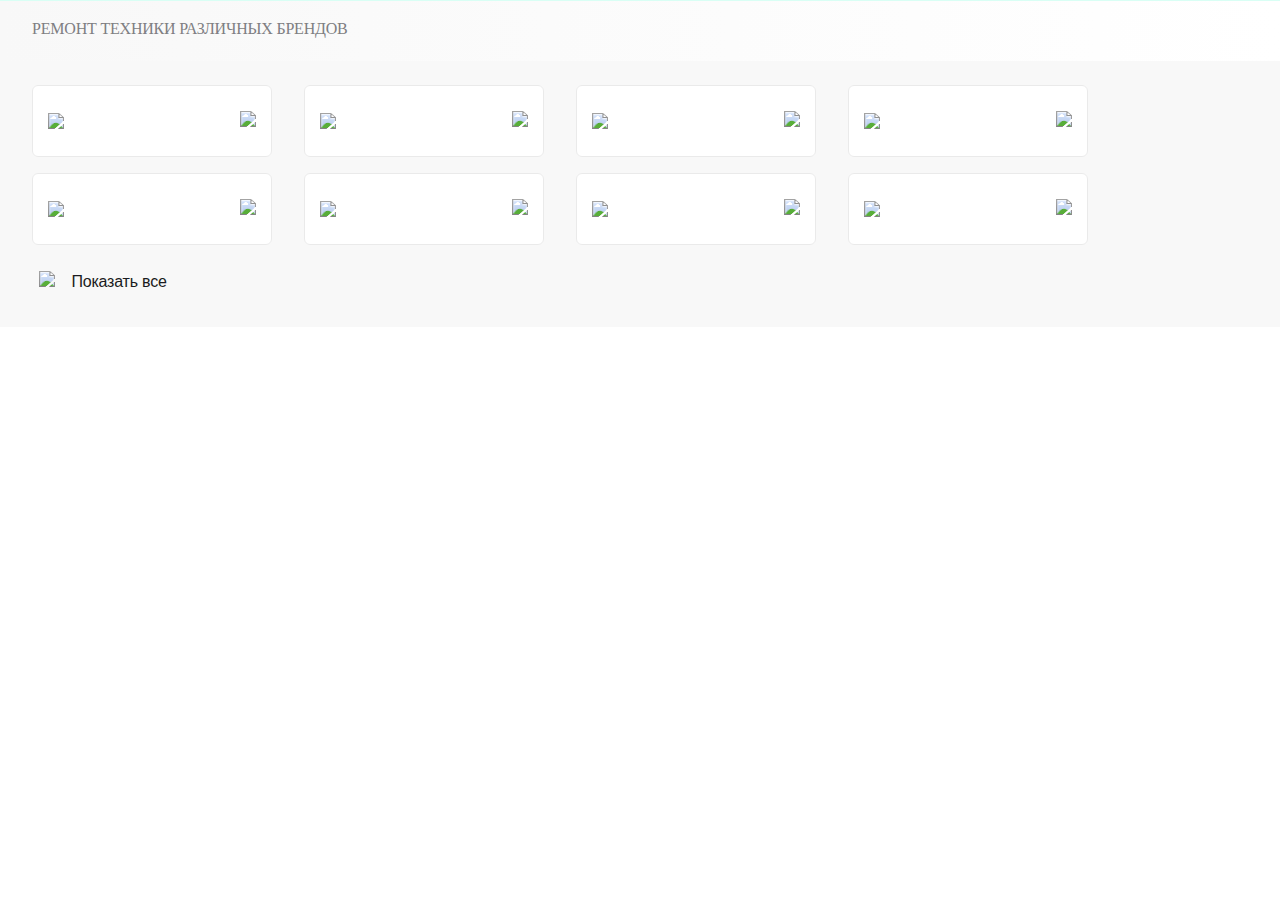
==== commit 370e4777: "Add files via upload" ====
--- a/index.html
+++ b/index.html
@@ -1,58 +1,84 @@
-<!DOCTYPE html>
-<html lang="ru">
-
-<head>
-   <meta charset="UTF-8" />
-   <meta http-equiv="X-UA-Compatible" content="IE=edge" />
-   <meta name="viewport" content="width=device-width, initial-scale=1">
-   <meta name="description" content="Сервисный центр по ремонту ноутбуков DELL">
-   <meta content="ремонт ноутбуков, сервисный центр Dell, Dell" />
-   <link href="style.css" rel="stylesheet" />
-   <title>CPS-сервисный центр Dell</title>
-</head>
-
-<body>
-   <main>
-      <section class="content">
-         <div class="content__title-container">
-            <div class="content__title">
-               <img class="content__title-img" src="./img/highlight.svg"></img>
-               <span class="content__title-text">
-                  <h1>Услуги и сервисы</h1>
-               </span>
-            </div>
-         </div>
-
-         <div class="content__nav content__nav-container content__nav-scroll">
-            <a class="content-nav__link content-nav__link-style content-nav__link--active" href="#">Ремонтируемые
-               устройства</a>
-            <a class="content-nav__link content-nav__link-style" href="#">Дополнительные услуги</a>
-            <a class="content-nav__link content-nav__link-style" href="#">Цены на услуги</a>
-            <a class="content-nav__link content-nav__link-style" href="#">Адреса сервисных центров</a>
-            <a class="content-nav__link content-nav__link-style" href="#">Специальные цены</a>
-            <a class="content-nav__link content-nav__link-style" href="#">Отзывы</a>
-         </div>
-
-         <div class="content__info">
-            <div class="content__txt-container content__txt-style">
-               <p>Мы являемся авторизованным сервисным центром по ремонту техники Dell.
-                  Только у нас вы можете отремонтировать свой ноутбук Dell с официальной гарантией производителя.
-               </p>
-               <p>Мы успешно работаем с 1992 года и заслужили репутацию надежного партнера,
-                  что подтверждает большое количество постоянных клиентов. Мы гордимся тем, что к нам обращаются
-                  по рекомендациям и, в свою очередь, советуют нас родным и близким.</p>
-
-               <div class="sec-about__btn" id="#"><button class="content-info__btn content-info__btn-style"><img
-                        class="content-info__btn-img" src="img/expand.svg"> Читать далее</button>
-               </div>
-            </div>
-
-            <div class="content__img-container">
-               <img class="content__img content__img-style" src="img/bg.jpg"></img>
-            </div>
-         </div>
-      </section>
-  
-   </main>
-</body>
-</html>
+<!DOCTYPE html>
+<html lang="ru">
+
+<head>
+   <meta charset="UTF-8" />
+   <meta http-equiv="X-UA-Compatible" content="IE=edge" />
+   <meta name="viewport" content="width=device-width, initial-scale=1">
+   <meta name="description" content="Сервисный центр по ремонту ноутбуков DELL">
+   <meta content="ремонт ноутбуков, сервисный центр Dell, Dell" />
+   <link href="swiper-bundle.min.css" rel="stylesheet" />
+   <link href="style.css" rel="stylesheet" />
+
+   <title>CPS-сервисный центр Dell</title>
+</head>
+
+<body>
+   <section class="services services-container">
+      <div class="services__title services__title-container services__title-style">ремонт техники различных брендов
+      </div>
+
+      <div class="swiper services__brends-wrapper">
+         <div class="swiper-wrapper services__brends services__brends-container">
+            <div class="swiper-slide services__card services__card-style services__card--hidden">
+               <img class="services__img-brend" src="img/Bitmap_lenovo.svg">
+               <a class="services__link" href="#"><img class="services__img-link" src="img/Vector.svg"></a>
+            </div>
+            <div class="swiper-slide services__card services__card-style services__card--hidden">
+               <img class="services__img-brend" src="img/Bitmap_samsung.svg">
+               <a class="services__link" href="#"><img class="services__img-link" src="img/Vector.svg"></a>
+            </div>
+            <div class="swiper-slide services__card services__card-style services__card--hidden">
+               <img class="services__img-brend" src="img/Bitmap_apple.svg">
+               <a class="services__link" href="#"><img class="services__img-link" src="img/Vector.svg"></a>
+            </div>
+            <div class="swiper-slide services__card services__card-style services__card--hidden">
+               <img class="services__img-brend" src="img/Bitmap_viewsonic.svg">
+               <a class="services__link" href="#"><img class="services__img-link" src="img/Vector.svg"></a>
+            </div>
+            <div class="swiper-slide services__card services__card-style services__card--hidden">
+               <img class="services__img-brend" src="img/Bitmap_bosch.svg">
+               <a class="services__link" href="#"><img class="services__img-link" src="img/Vector.svg"></a>
+            </div>
+            <div class="swiper-slide services__card services__card-style services__card--hidden">
+               <img class="services__img-brend" src="img/Bitmap_hp.svg">
+               <a class="services__link" href="#"><img class="services__img-link" src="img/Vector.svg"></a>
+            </div>
+            <div class="swiper-slide services__card services__card-style services__card--hidden">
+               <img class="services__img-brend" src="img/Bitmap_acer.svg">
+               <a class="services__link" href="#"><img class="services__img-link" src="img/Vector.svg"></a>
+            </div>
+            <div class="swiper-slide services__card services__card-style services__card--hidden">
+               <img class="services__img-brend" src="img/Bitmap_sony.svg">
+               <a class="services__link" href="#"><img class="services__img-link" src="img/Vector.svg"></a>
+            </div>
+            <div class="swiper-slide services__card services__card-style services__card--hidden">
+               <img class="services__img-brend" src="img/Bitmap_lenovo.svg">
+               <a class="services__link" href="#"><img class="services__img-link" src="img/Vector.svg"></a>
+            </div>
+            <div class="swiper-slide services__card services__card-style services__card--hidden">
+               <img class="services__img-brend" src="img/Bitmap_samsung.svg">
+               <a class="services__link" href="#"><img class="services__img-link" src="img/Vector.svg"></a>
+            </div>
+            <div class="swiper-slide services__card services__card-style services__card--hidden">
+               <img class="services__img-brend" src="img/Bitmap_apple.svg">
+               <a class="services__link" href="#"><img class="services__img-link" src="img/Vector.svg"></a>
+            </div>
+         </div>
+
+         <div class="swiper-pagination"></div>
+
+      </div>
+      <div class="services__btn-container">
+         <a class="services__btn services__btn-style" href="#">
+            <img class='services__btn-img' src="img/icon.svg"></img>
+            <span class="services__btn-text">Показать все</span>
+         </a>
+      </div>
+   </section>
+   <script src="swiper-bundle.min.js"></script>
+   <script src="index.js"></script>
+
+</body>
+
+</html>--- a/style.css
+++ b/style.css
@@ -1,327 +1,258 @@
-html {
-  box-sizing: border-box;
-}
-*,
-*:before,
-*:after {
-  box-sizing: inherit;
-}
-
-@font-face {
-  font-family: "TT Lakes";
-  src: url("fonts/TTLakes-Regular.woff2"), url("fonts/TTLakes-Regular.woff");
-  font-weight: 400;
-  font-display: swap;
-  font-style: normal;
-}
-
-@font-face {
-  font-family: "TT Lakes";
-  src: url("fonts/TTLakes-Medium.woff2"), url("fonts/TTLakes-Medium.woff");
-  font-weight: 500;
-  font-display: swap;
-  font-style: normal;
-}
-
-@font-face {
-  font-family: "TT Lakes";
-  src: url("fonts/TTLakes-Bold.woff2"), url("fonts/TTLakes-Bold.woff");
-  font-weight: 700;
-  font-display: swap;
-  font-style: normal;
-}
-
-body {
-  font-family: "TT Lakes", "Arial", sans-serif;
-  margin: 0px 0px;
-  min-width: 320px;
-  background-color: #f8f8f8;
-}
-
-/* ХЕДЕР */
-
-.header__container {
-  display: flex;
-  height: 88px;
-  align-items: center;
-  justify-content: flex-start;
-  background-color: #ffffff;
-}
-
-.header__bottom-border {
-  background-color: #d9fff5;
-  width: auto;
-  height: 1px;
-}
-
-.header__item {
-  padding: 0px 8px;
-}
-
-/* внешние отступы */
-
-@media (min-width: 200px) {
-  .header__container {
-    padding: 0px 8px;
-  }
-}
-
-@media (min-width: 768px) {
-  .header__container {
-    padding: 0px 16px;
-  }
-}
-
-@media (min-width: 1120px) {
-  .header__container {
-    padding: 0px 24px;
-  }
-}
-
-/* медиа хедер контент */
-
-@media (max-width: 320px) {
-  .header__container {
-  }
-}
-
-@media (max-width: 534px) {
-  .header__item:nth-child(2),
-  .header__item:nth-child(4),
-  .header__item:nth-child(5),
-  .header__item:nth-child(6) {
-    display: none;
-  }
-  .header__item:nth-child(7) {
-    margin-left: auto;
-  }
-  .header__item:nth-child(4) {
-    margin-left: 0;
-  }
-}
-
-@media (min-width: 535px) {
-  .header__item:nth-child(2),
-  .header__item:nth-child(4),
-  .header__item:nth-child(5),
-  .header__item:nth-child(6) {
-    display: initial;
-  }
-  .header__item:nth-child(4) {
-    margin-left: auto;
-  }
-  .header__item:nth-child(7) {
-    margin-left: 0;
-  }
-}
-
-/* T I T L E */
-
-h1 {
-  font-weight: 700;
-  font-size: 28px;
-  line-height: 40px;
-  letter-spacing: -0.6px;
-  color: #1b1c21;
-}
-
-.content__title {
-  display: flex;
-  align-items: center;
-  justify-content: flex-start;
-  margin-top: 32px;
-  height: 40px;
-}
-
-@media (min-width: 200px) {
-  .content__title-img {
-    padding-right: 13px;
-  }
-}
-
-@media (min-width: 768px) {
-  .content__title-img {
-    padding-right: 21px;
-  }
-}
-
-@media (min-width: 1120px) {
-  .content__title-img {
-    padding-right: 29px;
-  }
-}
-
-/* НАВИГАЦИЯ */
-
-.content__nav-container {
-  margin-top: 13px;
-  margin-block-start: 0;
-  margin-block-end: 0;
-  display: flex;
-  padding-inline-start: 0px;
-}
-
-.content-nav__link-style {
-  padding: 5px 16px;
-  margin-top: 10px;
-  flex-shrink: 0;
-  list-style: none;
-  font-size: 16px;
-  letter-spacing: -0.2px;
-  font-weight: 500;
-  text-decoration: none;
-  color: #7e7e82;
-}
-
-.content-nav__link--active {
-  background-color: white;
-  border: 2px solid #b8ffec;
-  border-radius: 6px;
-}
-
-@media (min-width: 200px) {
-  .content__nav-container {
-    padding: 0px 16px;
-  }
-}
-
-@media (min-width: 768px) {
-  .content__nav-container {
-    padding: 0px 24px;
-  }
-}
-
-@media (min-width: 1120px) {
-  .content__nav-container {
-    padding: 0px 32px;
-  }
-}
-
-@media (min-width: 351px) {
-  .content__nav-container {
-    width: 1100px;
-    flex-wrap: wrap;
-  }
-}
-
-/* СКРОЛЛ НАВИГАЦИЯ */
-
-.content__nav-scroll {
-  overflow-x: auto;
-}
-
-::-webkit-scrollbar {
-  width: 3px;
-  background-color: #ececec;
-  height: 3px;
-}
-
-::-webkit-scrollbar-thumb {
-  background-color: #cecece;
-  border-radius: 8px;
-}
-
-@media (min-width: 350px) {
-  .content__nav-scroll::-webkit-scrollbar {
-    width: 0;
-    height: 0;
-  }
-}
-
-/* CONTENT TEXT */
-
-.content__txt-container {
-  display: flex;
-}
-
-.content__txt-style {
-  display: inline-block;
-  list-style: none;
-  font-weight: 400;
-  font-size: 14px;
-  line-height: 18px;
-  letter-spacing: 0.2px;
-  color: #1b1c21;
-}
-
-p {
-  margin: 20px 0;
-}
-
-.content__info {
-  display: flex;
-  justify-content: space-between;
-}
-
-.content__txt-container {
-  flex-shrink: 1;
-  margin-right: 30px;
-}
-
-/* content__img */
-
-.content__img-container {
-  display: flex;
-  min-width: 50%;
-  flex-grow: 0;
-}
-
-@media (max-width: 950px) {
-  .content__img-container {
-    margin-top: 20px;
-  }
-}
-
-.content__img-style {
-  min-width: 30%;
-}
-
-@media (min-width: 200px) {
-  .content__txt-container {
-    padding: 0 16px;
-  }
-}
-
-@media (min-width: 768px) {
-  .content__txt-container {
-    padding: 0 24px;
-  }
-}
-
-@media (min-width: 1120px) {
-  .content__txt-container {
-    padding: 0 32px;
-  }
-}
-
-@media (max-width: 950px) {
-  .content__info {
-    flex-wrap: wrap;
-    justify-content: center;
-  }
-}
-
-@media (min-width: 821px) {
-  .content__img-container {
-    padding-right: 24px;
-  }
-}
-
-/* кнопка Читать далее */
-
-.content-info__btn-style {
-  display: flex;
-  padding: unset;
-  font-family: "TT Lakes", "Arial", sans-serif;
-  font-weight: 500;
-  font-size: 16px;
-  line-height: 24px;
-  letter-spacing: -0.2px;
-  color: #1b1c21;
-  background-color: #f8f8f8;
-  border: none;
-}
-
-.content-info__btn-img {
-  margin-right: 6px;
-}
+html {
+  box-sizing: border-box;
+}
+*,
+*:before,
+*:after {
+  box-sizing: inherit;
+}
+
+@font-face {
+  font-family: "TT Lakes";
+  src: url("fonts/TTLakes-Regular.woff2"), url("fonts/TTLakes-Regular.woff");
+  font-weight: 400;
+  font-display: swap;
+  font-style: normal;
+}
+
+@font-face {
+  font-family: "TT Lakes";
+  src: url("fonts/TTLakes-Medium.woff2"), url("fonts/TTLakes-Medium.woff");
+  font-weight: 500;
+  font-display: swap;
+  font-style: normal;
+}
+
+@font-face {
+  font-family: "TT Lakes";
+  src: url("fonts/TTLakes-Bold.woff2"), url("fonts/TTLakes-Bold.woff");
+  font-weight: 700;
+  font-display: swap;
+  font-style: normal;
+}
+
+body {
+  font-family: "TT Lakes", "Arial", sans-serif;
+  margin: 0px 0px;
+  background-color: #ffffff;
+}
+
+.services-container {
+  background-color: #f8f8f8;
+}
+
+/* ЗАГОЛОВОК */
+
+.services__title-container {
+  display: flex;
+  align-items: center;
+  vertical-align: middle;
+  padding: 16px 16px 20px 33px;
+  border-top: 1px solid #d9fff5;
+}
+
+.services__title {
+  font-family: "TT Lakes";
+  font-style: normal;
+  font-weight: 400;
+  font-size: 16px;
+  line-height: 24px;
+  letter-spacing: -0.2px;
+  text-transform: uppercase;
+  color: #7e7e82;
+  background: linear-gradient(
+    90deg,
+    rgba(248, 248, 248, 1),
+    rgba(255, 255, 255, 1)
+  );
+}
+
+/* КАРТОЧКИ */
+
+.services__brends-container {
+  display: flex;
+  flex-wrap: wrap;
+  /* padding-left:16px; */
+}
+
+.services__card-style {
+  display: flex;
+  justify-content: space-between;
+  align-items: center;
+  width: 238px;
+  height: 70px;
+  border: 1px solid #eaeaea;
+  border-radius: 6px;
+  background-color: rgb(255, 255, 255);
+  margin: 0px 16px 16px 16px;
+}
+
+.services__card--hidden {
+  display: none;
+}
+
+.services__img-brend {
+  object-fit: none;
+  padding-left: 15px;
+}
+
+.services__img-link {
+  padding-right: 15px;
+}
+
+@media (min-width: 568px) and (max-width: 767px) {
+  .services__card:nth-child(-n + 4) {
+    display: flex;
+  }
+  .services__card-style {
+    margin: 0px 12px 16px 12px;
+  }
+  .services__brends-container {
+    margin-top: 24px;
+  }
+  .swiper-pagination {
+    display: none;
+  }
+  .swiper {
+    padding-left: 12px;
+    padding-right: 12px;
+  }
+  .services__card-style {
+    width: 222px;
+  }
+  .services__title-container {
+    padding: 16px 16px 20px 24px;
+  }
+}
+
+@media (min-width: 768px) and (max-width: 1119px) {
+  .services__card:nth-child(-n + 6) {
+    display: flex;
+  }
+  .services__card-style {
+    margin: 0px 12px 16px 12px;
+  }
+  .services__brends-container {
+    margin-top: 24px;
+  }
+  .swiper-pagination {
+    display: none;
+  }
+  .services__card-style {
+    width: 222px;
+  }
+  .swiper {
+    padding-left: 12px;
+    padding-right: 12px;
+  }
+  .services__title-container {
+    padding: 16px 16px 20px 24px;
+  }
+}
+
+@media (min-width: 900px) {
+  .services__card-style {
+    margin: 0px 16px 16px 16px;
+  }
+  .services__card-style {
+    width: 238px;
+  }
+  .swiper {
+    padding-left: 16px;
+    padding-right: 16px;
+  }
+  .services__title-container {
+    padding: 16px 16px 20px 32px;
+  }
+}
+
+@media (min-width: 1120px) {
+  .services__card:nth-child(-n + 8) {
+    display: flex;
+  }
+  .services__card-style {
+    margin: 0px 16px 16px 16px;
+  }
+  .services__brends-container {
+    margin-top: 24px;
+  }
+  .swiper-pagination {
+    display: none;
+  }
+}
+
+/* КНОПКА */
+
+.services__btn-container {
+  max-height: 66px;
+  padding: 9px 16px 34px 39px;
+  background-color: #f8f8f8;
+}
+
+.services__btn-style {
+  border: none;
+  text-decoration: none;
+  background-color: #f8f8f8;
+}
+
+.services__btn-text {
+  font-weight: 500;
+  font-size: 16px;
+  line-height: 24px;
+  letter-spacing: -0.2px;
+  color: #1b1c21;
+}
+
+.services__btn-img {
+  margin-right: 12px;
+}
+
+.services__btn-img--hidden {
+  transform: rotate(180deg);
+}
+
+/* mobaile */
+
+@media (min-width: 100px) and (max-width: 567px) {
+  .services__btn {
+    display: none;
+  }
+  .services__card {
+    display: flex;
+  }
+  .services__brends-container {
+    flex-wrap: nowrap;
+    /* min-width: 0; */
+  }
+  .services__card-style {
+    flex-shrink: 0;
+  }
+  .services__card-style {
+    margin: 0px 8px 9px 8px;
+  }
+  .services__brends-container {
+    margin-top: 16px;
+    margin-right: 40px;
+  }
+  .services__btn-container {
+    /* display: none; */
+    padding: 11px 26px 14px 39px;
+  }
+  .swiper {
+    /* max-width: 300px; */
+    height: auto;
+    padding-bottom: 30px;
+    padding-left: 8px;
+    padding-right: 8px;
+  }
+  .services__title-container {
+    padding: 16px 16px 20px 15px;
+  }
+}
+
+.swiper-pagination-bullet-active {
+  background-color: #b5b6bc;
+}
+.swiper-pagination-bullet {
+  background-color: #dddddd;
+}
